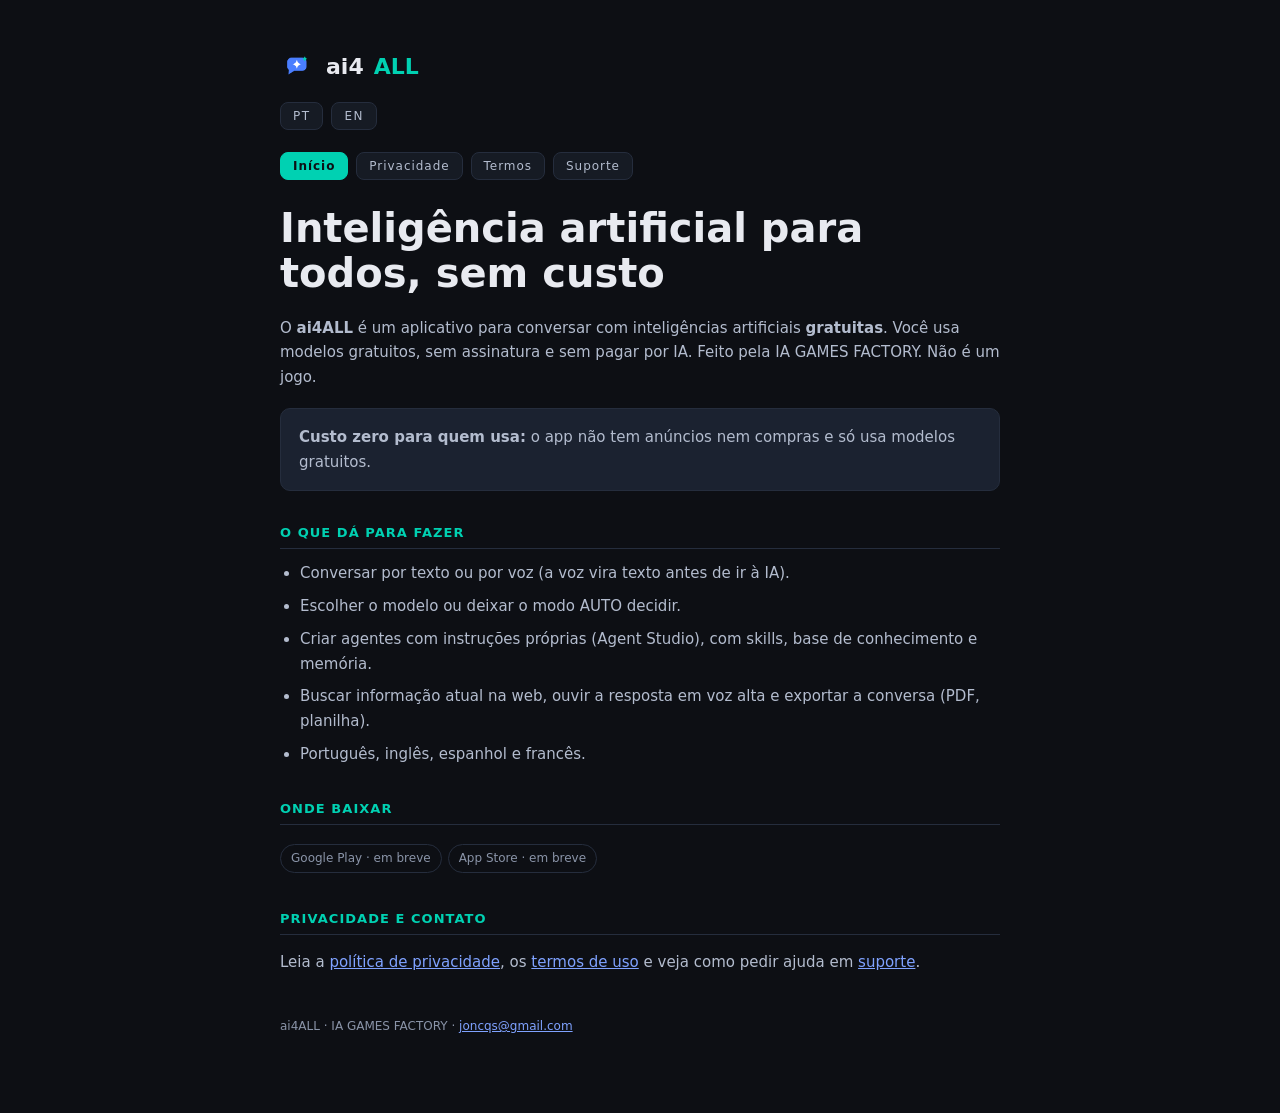
==== index.html @ a8b9c70f "Site do ai4ALL: inicio, privacidade, termos e suporte (pt-BR e EN)" ====
<!doctype html>
<html lang="pt-BR">
<head>
<meta charset="utf-8">
<meta name="viewport" content="width=device-width, initial-scale=1">
<title>ai4ALL — Início · Home</title>
<meta name="description" content="ai4ALL: aplicativo para conversar com inteligências artificiais gratuitas, sem gastar com IA paga. App for chatting with free AI models.">
<meta name="theme-color" content="#161B24">
<link rel="icon" href="favicon.png">
<style>:root{--bg:#0D0F14;--surface:#161B24;--surface2:#1B2230;--line:#252D3D;--ink:#E8EAF0;--soft:#B3BCCE;--muted:#8A94A8;--primary:#4A7EFF;--primaryHi:#7FA2FF;--teal:#00D1B2;--font:system-ui,-apple-system,"Segoe UI",Roboto,sans-serif}
*{box-sizing:border-box}
body{margin:0;background:var(--bg);color:var(--ink);font-family:var(--font)}
a{color:var(--primaryHi)}
.wrap{max-width:760px;margin:0 auto;padding:48px 20px 80px}
.eyebrow{font-size:11px;letter-spacing:.2em;color:var(--muted);text-transform:uppercase;margin:0 0 10px}
h1{font-size:clamp(28px,5vw,40px);line-height:1.12;margin:0 0 20px}
h2{font-size:13px;letter-spacing:.08em;text-transform:uppercase;color:var(--teal);margin:34px 0 12px;border-bottom:1px solid var(--line);padding-bottom:8px}
p,li{color:var(--soft);line-height:1.65;font-size:15px}
ul{padding-left:20px;margin:0}li{margin-bottom:8px}
.card{background:var(--surface2);border:1px solid var(--line);border-radius:10px;padding:16px 18px;margin:18px 0}
.card p{margin:0}
.nav{display:flex;flex-wrap:wrap;gap:8px;margin:0 0 26px}
.nav a{font-size:12px;letter-spacing:.08em;text-decoration:none;color:var(--soft);border:1px solid var(--line);padding:6px 12px;border-radius:8px;background:var(--surface)}
.nav a.on{color:var(--bg);background:var(--teal);border-color:var(--teal);font-weight:700}
.brand{display:flex;align-items:center;gap:10px;font-size:22px;font-weight:800;color:var(--ink);margin:0 0 18px}
.brand span{color:var(--teal)}.brand img{width:36px;height:36px;border-radius:9px}
.langnav{display:flex;gap:8px;margin:0 0 22px}
.langnav a{font-size:12px;letter-spacing:.12em;text-decoration:none;color:var(--soft);border:1px solid var(--line);padding:6px 12px;border-radius:8px;background:var(--surface)}
.lang{display:none}
.lang:target{display:block}
body:not(:has(.lang:target)) #pt{display:block}
.tablewrap{overflow-x:auto;margin:14px 0;border:1px solid var(--line);border-radius:10px;background:var(--surface)}
table{border-collapse:collapse;width:100%;min-width:560px}
th,td{text-align:left;vertical-align:top;padding:9px 11px;border-bottom:1px solid var(--line);font-size:13.5px;line-height:1.5;color:var(--soft)}
th{font-size:11px;letter-spacing:.08em;text-transform:uppercase;color:var(--muted);background:var(--surface2)}
td:first-child{color:var(--ink)}tr:last-child td{border-bottom:0}
.updated{font-size:12px;color:var(--muted)}
.badge{display:inline-block;font-size:12px;color:var(--muted);border:1px solid var(--line);border-radius:999px;padding:4px 10px;margin:4px 6px 4px 0}
footer{margin-top:44px;font-size:12px;color:var(--muted)}
</style>
</head>
<body>
<div class="wrap">
  <div class="brand"><img src="icon.png" alt="" width="36" height="36">ai4<span>ALL</span></div>
  <nav class="langnav" aria-label="Idioma / Language">
    <a href="#pt">PT</a>
    <a href="#en">EN</a>
  </nav>
<section id="pt" class="lang" lang="pt-BR">
<nav class="nav" aria-label="Menu"><a href="index.html#pt" class="on">Início</a><a href="privacy.html#pt">Privacidade</a><a href="terms.html#pt">Termos</a><a href="suporte.html#pt">Suporte</a></nav>
<h1>Inteligência artificial para todos, sem custo</h1>
<p>O <strong>ai4ALL</strong> é um aplicativo para conversar com inteligências artificiais <strong>gratuitas</strong>. Você usa
modelos gratuitos, sem assinatura e sem pagar por IA. Feito pela IA GAMES FACTORY. Não é um jogo.</p>
<div class="card"><p><strong>Custo zero para quem usa:</strong> o app não tem anúncios nem compras e só usa modelos gratuitos.</p></div>
<h2>O que dá para fazer</h2>
<ul>
<li>Conversar por texto ou por voz (a voz vira texto antes de ir à IA).</li>
<li>Escolher o modelo ou deixar o modo AUTO decidir.</li>
<li>Criar agentes com instruções próprias (Agent Studio), com skills, base de conhecimento e memória.</li>
<li>Buscar informação atual na web, ouvir a resposta em voz alta e exportar a conversa (PDF, planilha).</li>
<li>Português, inglês, espanhol e francês.</li>
</ul>
<h2>Onde baixar</h2>
<p><span class="badge">Google Play · em breve</span><span class="badge">App Store · em breve</span></p>
<h2>Privacidade e contato</h2>
<p>Leia a <a href="privacy.html#pt">política de privacidade</a>, os <a href="terms.html#pt">termos de uso</a> e veja como pedir ajuda em <a href="suporte.html#pt">suporte</a>.</p>
</section>
<section id="en" class="lang" lang="en">
<nav class="nav" aria-label="Menu"><a href="index.html#en" class="on">Home</a><a href="privacy.html#en">Privacy</a><a href="terms.html#en">Terms</a><a href="suporte.html#en">Support</a></nav>
<h1>Artificial intelligence for everyone, at no cost</h1>
<p><strong>ai4ALL</strong> is an app for chatting with <strong>free</strong> artificial intelligence models. No subscription and
nothing to pay for AI. Made by IA GAMES FACTORY. It is not a game.</p>
<div class="card"><p><strong>Free for users:</strong> the app has no ads and no purchases, and it only uses free models.</p></div>
<h2>What you can do</h2>
<ul>
<li>Chat by text or voice (voice is turned into text before it goes to the AI).</li>
<li>Pick a model or let AUTO mode choose.</li>
<li>Create agents with your own instructions (Agent Studio), with skills, a knowledge base and memory.</li>
<li>Search the web for current information, listen to answers aloud and export the conversation (PDF, spreadsheet).</li>
<li>Portuguese, English, Spanish and French.</li>
</ul>
<h2>Where to get it</h2>
<p><span class="badge">Google Play · coming soon</span><span class="badge">App Store · coming soon</span></p>
<h2>Privacy and contact</h2>
<p>Read the <a href="privacy.html#en">privacy policy</a>, the <a href="terms.html#en">terms of use</a> and see how to get help on <a href="suporte.html#en">support</a>.</p>
</section>
<footer>ai4ALL · IA GAMES FACTORY · <a href="mailto:joncqs@gmail.com">joncqs@gmail.com</a></footer>
</div>
</body>
</html>
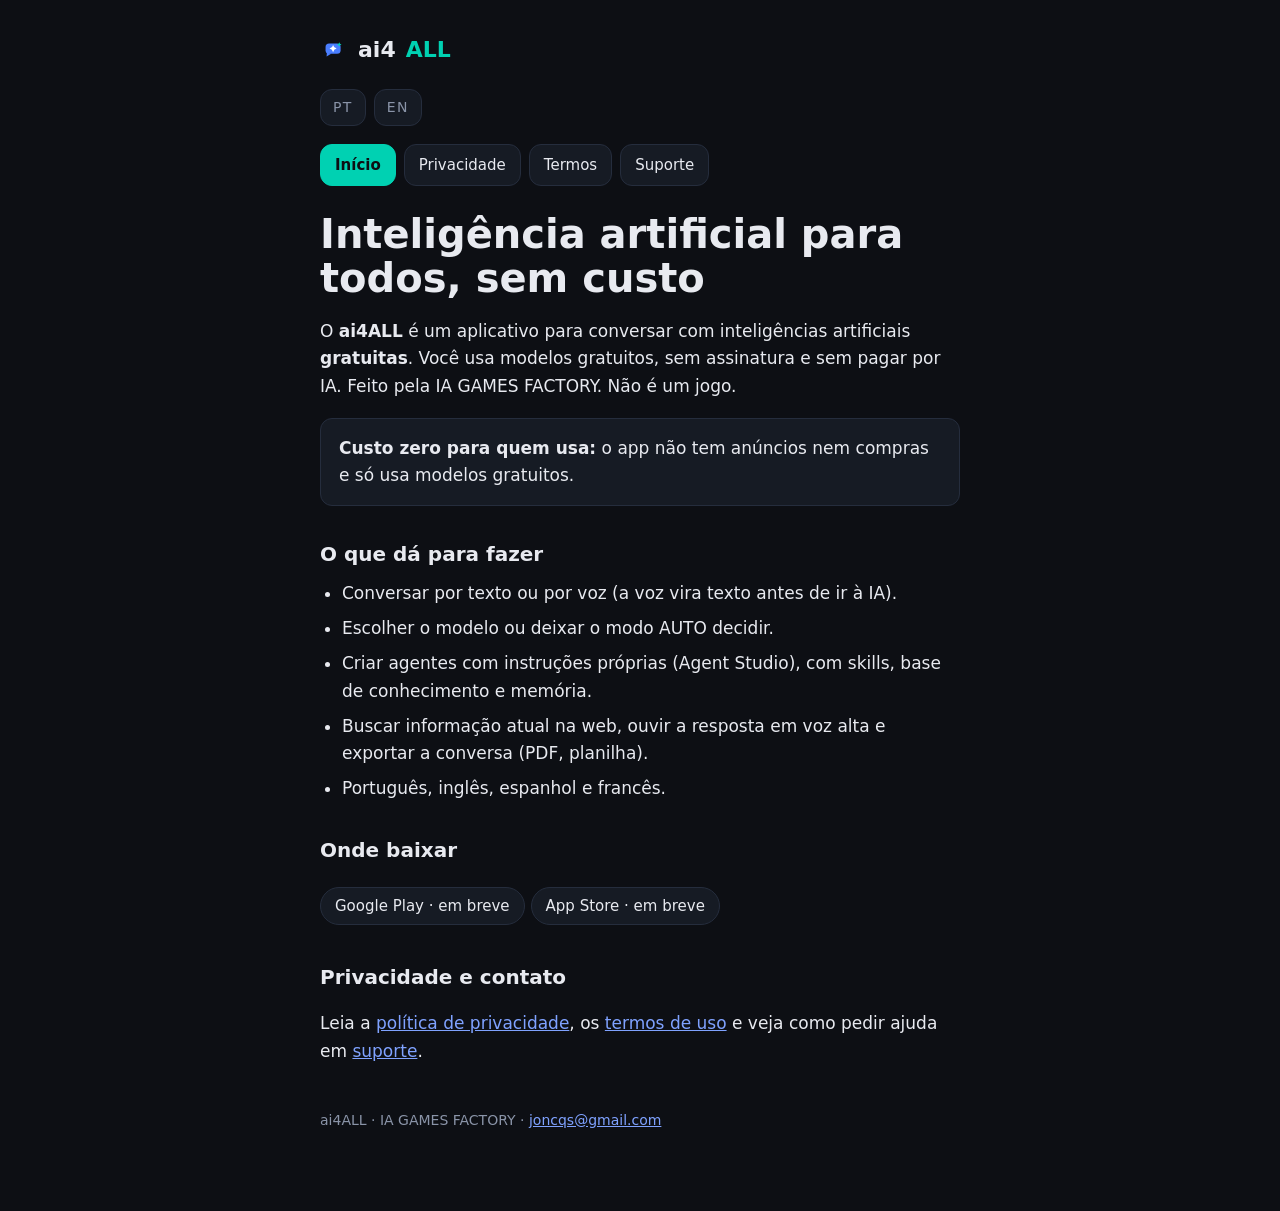
==== commit 7d28e1ae: "Identidade visual do ai4ALL no site (tokens e icone do Designer)" ====
--- a/index.html
+++ b/index.html
@@ -6,42 +6,44 @@
 <title>ai4ALL — Início · Home</title>
 <meta name="description" content="ai4ALL: aplicativo para conversar com inteligências artificiais gratuitas, sem gastar com IA paga. App for chatting with free AI models.">
 <meta name="theme-color" content="#161B24">
-<link rel="icon" href="favicon.png">
-<style>:root{--bg:#0D0F14;--surface:#161B24;--surface2:#1B2230;--line:#252D3D;--ink:#E8EAF0;--soft:#B3BCCE;--muted:#8A94A8;--primary:#4A7EFF;--primaryHi:#7FA2FF;--teal:#00D1B2;--font:system-ui,-apple-system,"Segoe UI",Roboto,sans-serif}
+<link rel="icon" type="image/svg+xml" href="icon.svg">
+<link rel="alternate icon" href="favicon.png">
+<style>:root{--bg:#0D0F14;--surface:#161B24;--surface2:#1E2533;--border:#252D3D;--primary:#4A7EFF;--accent:#00D1B2;--text:#E8EAF0;--text-sub:#8A94A8;--link:#7FA2FF;--on-primary:#FFFFFF;--radius:12px;--radius-lg:20px;--font:system-ui,-apple-system,"Segoe UI",Roboto,"Helvetica Neue",Arial,sans-serif}
 *{box-sizing:border-box}
-body{margin:0;background:var(--bg);color:var(--ink);font-family:var(--font)}
-a{color:var(--primaryHi)}
-.wrap{max-width:760px;margin:0 auto;padding:48px 20px 80px}
-.eyebrow{font-size:11px;letter-spacing:.2em;color:var(--muted);text-transform:uppercase;margin:0 0 10px}
-h1{font-size:clamp(28px,5vw,40px);line-height:1.12;margin:0 0 20px}
-h2{font-size:13px;letter-spacing:.08em;text-transform:uppercase;color:var(--teal);margin:34px 0 12px;border-bottom:1px solid var(--line);padding-bottom:8px}
-p,li{color:var(--soft);line-height:1.65;font-size:15px}
-ul{padding-left:20px;margin:0}li{margin-bottom:8px}
-.card{background:var(--surface2);border:1px solid var(--line);border-radius:10px;padding:16px 18px;margin:18px 0}
+body{margin:0;background:var(--bg);color:var(--text);font-family:var(--font);font-size:17px;line-height:1.6}
+a{color:var(--link);text-decoration:underline}
+a:focus-visible{outline:2px solid var(--accent);outline-offset:2px}
+.wrap{max-width:680px;margin:0 auto;padding:32px 20px 80px}
+.brand{display:flex;align-items:center;gap:10px;font-size:22px;font-weight:800;color:var(--text);margin:0 0 22px}
+.brand span{color:var(--accent)}.brand img{width:28px;height:28px}
+h1{font-size:40px;line-height:1.12;margin:0 0 14px}
+@media(max-width:600px){h1{font-size:28px}}
+h2{font-size:20px;color:var(--text);margin:32px 0 10px}
+p,li{color:var(--text);line-height:1.6;font-size:17px}
+ul{padding-left:22px;margin:0}li{margin-bottom:8px}
+.card{background:var(--surface);border:1px solid var(--border);border-radius:var(--radius);padding:16px 18px;margin:18px 0}
 .card p{margin:0}
 .nav{display:flex;flex-wrap:wrap;gap:8px;margin:0 0 26px}
-.nav a{font-size:12px;letter-spacing:.08em;text-decoration:none;color:var(--soft);border:1px solid var(--line);padding:6px 12px;border-radius:8px;background:var(--surface)}
-.nav a.on{color:var(--bg);background:var(--teal);border-color:var(--teal);font-weight:700}
-.brand{display:flex;align-items:center;gap:10px;font-size:22px;font-weight:800;color:var(--ink);margin:0 0 18px}
-.brand span{color:var(--teal)}.brand img{width:36px;height:36px;border-radius:9px}
-.langnav{display:flex;gap:8px;margin:0 0 22px}
-.langnav a{font-size:12px;letter-spacing:.12em;text-decoration:none;color:var(--soft);border:1px solid var(--line);padding:6px 12px;border-radius:8px;background:var(--surface)}
+.nav a{font-size:15px;text-decoration:none;color:var(--text);border:1px solid var(--border);padding:8px 14px;border-radius:var(--radius);background:var(--surface);min-height:40px}
+.nav a.on{color:#0D0F14;background:var(--accent);border-color:var(--accent);font-weight:700}
+.langnav{display:flex;gap:8px;margin:0 0 18px}
+.langnav a{font-size:14px;letter-spacing:.1em;text-decoration:none;color:var(--text-sub);border:1px solid var(--border);padding:6px 12px;border-radius:var(--radius);background:var(--surface)}
 .lang{display:none}
 .lang:target{display:block}
 body:not(:has(.lang:target)) #pt{display:block}
-.tablewrap{overflow-x:auto;margin:14px 0;border:1px solid var(--line);border-radius:10px;background:var(--surface)}
+.tablewrap{overflow-x:auto;margin:14px 0;border:1px solid var(--border);border-radius:var(--radius);background:var(--surface)}
 table{border-collapse:collapse;width:100%;min-width:560px}
-th,td{text-align:left;vertical-align:top;padding:9px 11px;border-bottom:1px solid var(--line);font-size:13.5px;line-height:1.5;color:var(--soft)}
-th{font-size:11px;letter-spacing:.08em;text-transform:uppercase;color:var(--muted);background:var(--surface2)}
-td:first-child{color:var(--ink)}tr:last-child td{border-bottom:0}
-.updated{font-size:12px;color:var(--muted)}
-.badge{display:inline-block;font-size:12px;color:var(--muted);border:1px solid var(--line);border-radius:999px;padding:4px 10px;margin:4px 6px 4px 0}
-footer{margin-top:44px;font-size:12px;color:var(--muted)}
+th,td{text-align:left;vertical-align:top;padding:10px 12px;border-bottom:1px solid var(--border);font-size:15px;line-height:1.5;color:var(--text)}
+th{font-size:13px;color:var(--text-sub);background:var(--surface2)}
+tr:last-child td{border-bottom:0}
+.updated{font-size:15px;color:var(--text-sub)}
+.badge{display:inline-block;font-size:15px;color:var(--text);border:1px solid var(--border);background:var(--surface);border-radius:999px;padding:6px 14px;margin:4px 6px 4px 0}
+footer{margin-top:44px;font-size:14px;color:var(--text-sub)}
 </style>
 </head>
 <body>
 <div class="wrap">
-  <div class="brand"><img src="icon.png" alt="" width="36" height="36">ai4<span>ALL</span></div>
+  <div class="brand"><img src="icon.svg" alt="" width="28" height="28">ai4<span>ALL</span></div>
   <nav class="langnav" aria-label="Idioma / Language">
     <a href="#pt">PT</a>
     <a href="#en">EN</a>
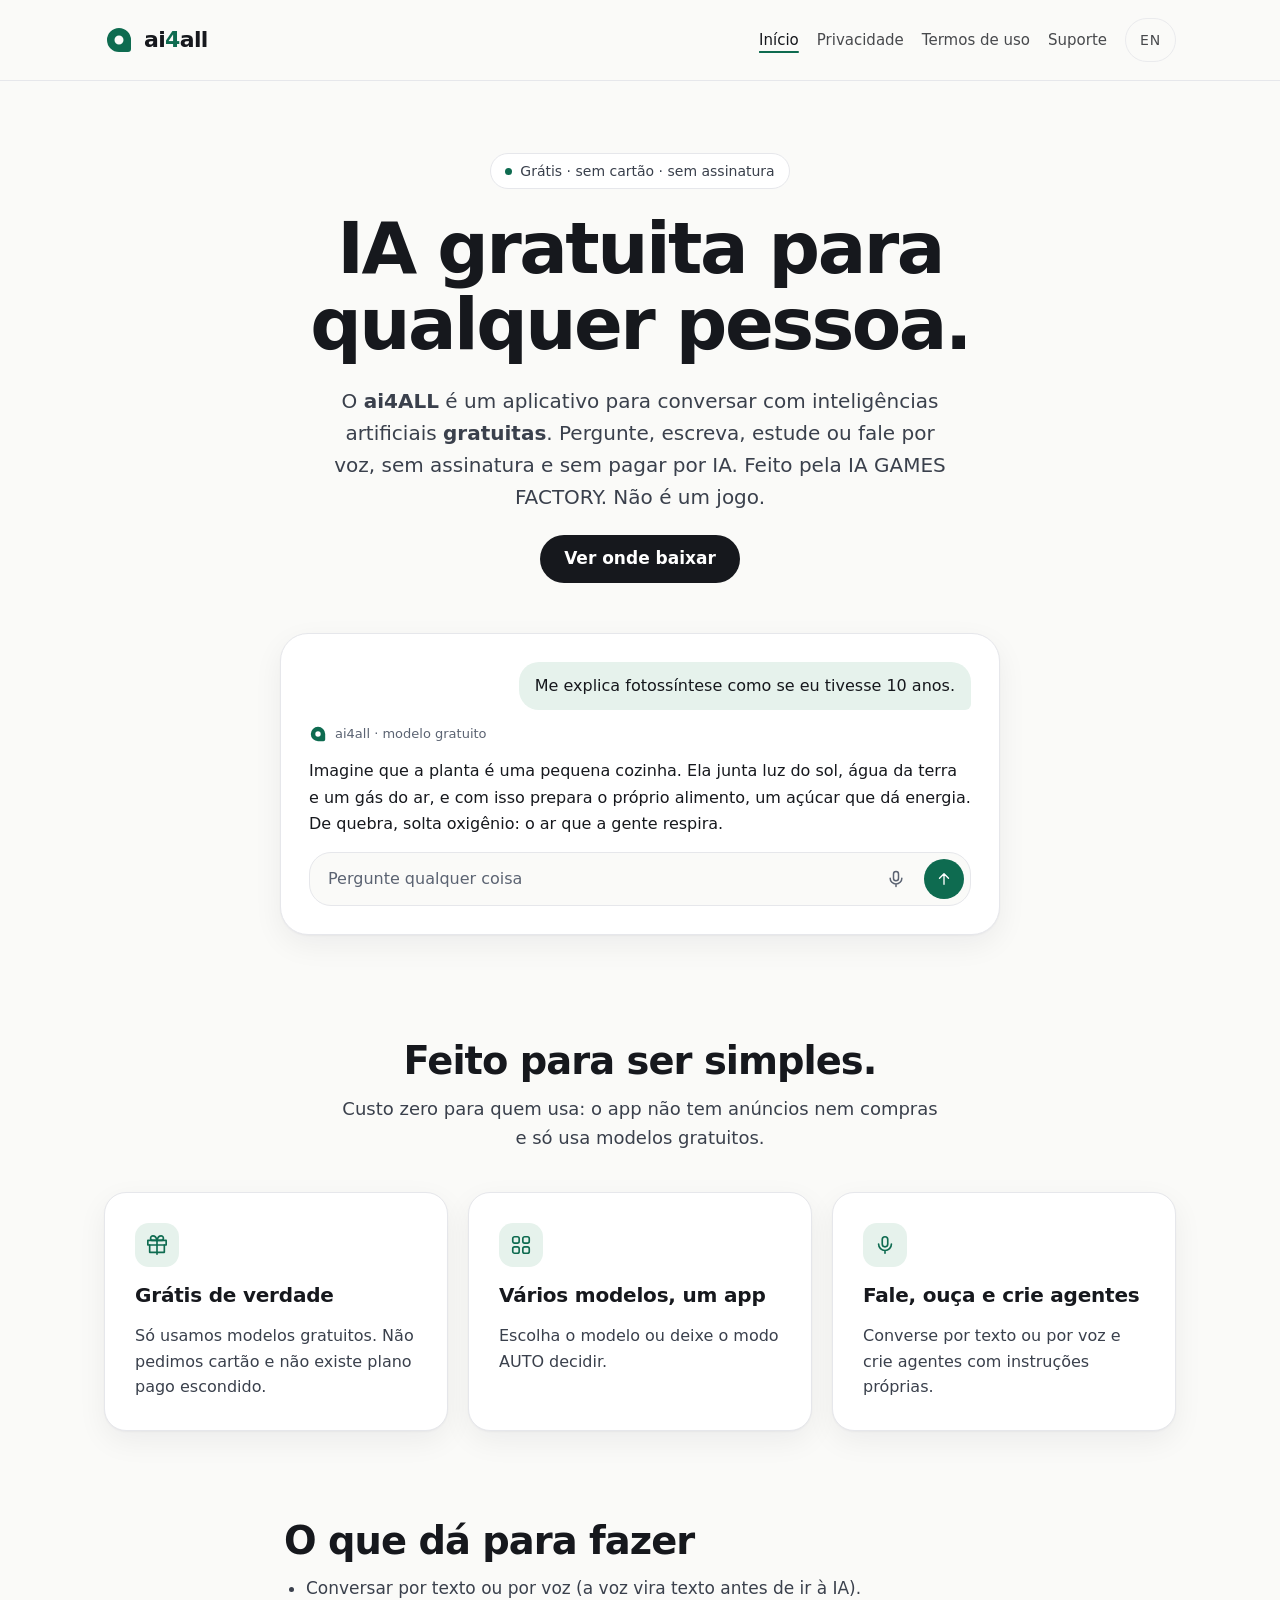
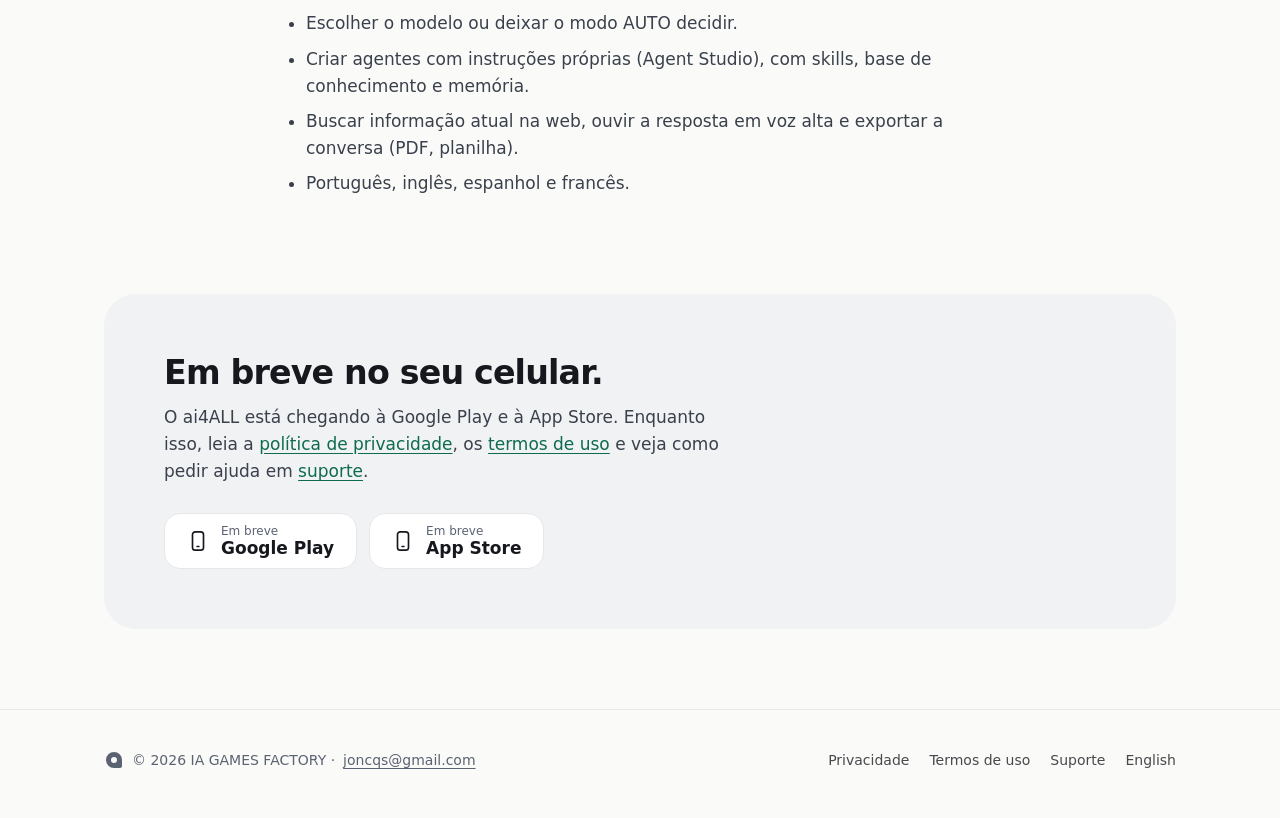
==== commit e5a41bab: "Site no padrao novo verde selva, pt-BR e EN (AI4ALL #31)" ====
--- a/index.html
+++ b/index.html
@@ -3,90 +3,58 @@
 <head>
 <meta charset="utf-8">
 <meta name="viewport" content="width=device-width, initial-scale=1">
-<title>ai4ALL — Início · Home</title>
-<meta name="description" content="ai4ALL: aplicativo para conversar com inteligências artificiais gratuitas, sem gastar com IA paga. App for chatting with free AI models.">
-<meta name="theme-color" content="#161B24">
+<title>ai4ALL — IA gratuita para qualquer pessoa</title>
+<meta name="description" content="ai4ALL: aplicativo para conversar com inteligências artificiais gratuitas, sem gastar com IA paga.">
+<meta name="color-scheme" content="light dark">
+<meta name="theme-color" content="#FAFAF8" media="(prefers-color-scheme: light)">
+<meta name="theme-color" content="#0D0F14" media="(prefers-color-scheme: dark)">
 <link rel="icon" type="image/svg+xml" href="icon.svg">
-<link rel="alternate icon" href="favicon.png">
-<style>:root{--bg:#0D0F14;--surface:#161B24;--surface2:#1E2533;--border:#252D3D;--primary:#4A7EFF;--accent:#00D1B2;--text:#E8EAF0;--text-sub:#8A94A8;--link:#7FA2FF;--on-primary:#FFFFFF;--radius:12px;--radius-lg:20px;--font:system-ui,-apple-system,"Segoe UI",Roboto,"Helvetica Neue",Arial,sans-serif}
-*{box-sizing:border-box}
-body{margin:0;background:var(--bg);color:var(--text);font-family:var(--font);font-size:17px;line-height:1.6}
-a{color:var(--link);text-decoration:underline}
-a:focus-visible{outline:2px solid var(--accent);outline-offset:2px}
-.wrap{max-width:680px;margin:0 auto;padding:32px 20px 80px}
-.brand{display:flex;align-items:center;gap:10px;font-size:22px;font-weight:800;color:var(--text);margin:0 0 22px}
-.brand span{color:var(--accent)}.brand img{width:28px;height:28px}
-h1{font-size:40px;line-height:1.12;margin:0 0 14px}
-@media(max-width:600px){h1{font-size:28px}}
-h2{font-size:20px;color:var(--text);margin:32px 0 10px}
-p,li{color:var(--text);line-height:1.6;font-size:17px}
-ul{padding-left:22px;margin:0}li{margin-bottom:8px}
-.card{background:var(--surface);border:1px solid var(--border);border-radius:var(--radius);padding:16px 18px;margin:18px 0}
-.card p{margin:0}
-.nav{display:flex;flex-wrap:wrap;gap:8px;margin:0 0 26px}
-.nav a{font-size:15px;text-decoration:none;color:var(--text);border:1px solid var(--border);padding:8px 14px;border-radius:var(--radius);background:var(--surface);min-height:40px}
-.nav a.on{color:#0D0F14;background:var(--accent);border-color:var(--accent);font-weight:700}
-.langnav{display:flex;gap:8px;margin:0 0 18px}
-.langnav a{font-size:14px;letter-spacing:.1em;text-decoration:none;color:var(--text-sub);border:1px solid var(--border);padding:6px 12px;border-radius:var(--radius);background:var(--surface)}
-.lang{display:none}
-.lang:target{display:block}
-body:not(:has(.lang:target)) #pt{display:block}
-.tablewrap{overflow-x:auto;margin:14px 0;border:1px solid var(--border);border-radius:var(--radius);background:var(--surface)}
-table{border-collapse:collapse;width:100%;min-width:560px}
-th,td{text-align:left;vertical-align:top;padding:10px 12px;border-bottom:1px solid var(--border);font-size:15px;line-height:1.5;color:var(--text)}
-th{font-size:13px;color:var(--text-sub);background:var(--surface2)}
-tr:last-child td{border-bottom:0}
-.updated{font-size:15px;color:var(--text-sub)}
-.badge{display:inline-block;font-size:15px;color:var(--text);border:1px solid var(--border);background:var(--surface);border-radius:999px;padding:6px 14px;margin:4px 6px 4px 0}
-footer{margin-top:44px;font-size:14px;color:var(--text-sub)}
-</style>
+<link rel="alternate icon" type="image/png" href="favicon.png">
+<link rel="alternate" hreflang="en" href="en/index.html">
+<link rel="stylesheet" href="site.css">
 </head>
 <body>
-<div class="wrap">
-  <div class="brand"><img src="icon.svg" alt="" width="28" height="28">ai4<span>ALL</span></div>
-  <nav class="langnav" aria-label="Idioma / Language">
-    <a href="#pt">PT</a>
-    <a href="#en">EN</a>
-  </nav>
-<section id="pt" class="lang" lang="pt-BR">
-<nav class="nav" aria-label="Menu"><a href="index.html#pt" class="on">Início</a><a href="privacy.html#pt">Privacidade</a><a href="terms.html#pt">Termos</a><a href="suporte.html#pt">Suporte</a></nav>
-<h1>Inteligência artificial para todos, sem custo</h1>
-<p>O <strong>ai4ALL</strong> é um aplicativo para conversar com inteligências artificiais <strong>gratuitas</strong>. Você usa
-modelos gratuitos, sem assinatura e sem pagar por IA. Feito pela IA GAMES FACTORY. Não é um jogo.</p>
-<div class="card"><p><strong>Custo zero para quem usa:</strong> o app não tem anúncios nem compras e só usa modelos gratuitos.</p></div>
-<h2>O que dá para fazer</h2>
-<ul>
-<li>Conversar por texto ou por voz (a voz vira texto antes de ir à IA).</li>
-<li>Escolher o modelo ou deixar o modo AUTO decidir.</li>
-<li>Criar agentes com instruções próprias (Agent Studio), com skills, base de conhecimento e memória.</li>
-<li>Buscar informação atual na web, ouvir a resposta em voz alta e exportar a conversa (PDF, planilha).</li>
-<li>Português, inglês, espanhol e francês.</li>
-</ul>
-<h2>Onde baixar</h2>
-<p><span class="badge">Google Play · em breve</span><span class="badge">App Store · em breve</span></p>
-<h2>Privacidade e contato</h2>
-<p>Leia a <a href="privacy.html#pt">política de privacidade</a>, os <a href="terms.html#pt">termos de uso</a> e veja como pedir ajuda em <a href="suporte.html#pt">suporte</a>.</p>
+<a class="skip" href="#conteudo">Pular para o conteúdo</a>
+<header class="top">
+  <div class="bar">
+    <a class="brand" href="index.html"><svg class="mark" width="30" height="30" viewBox="0 0 100 100" aria-hidden="true"><path fill="currentColor" fill-rule="evenodd" d="M50 10A40 40 0 0 0 50 90H80Q90 90 90 80V50A40 40 0 0 0 50 10ZM50 35A15 15 0 1 0 50 65A15 15 0 1 0 50 35Z"/></svg><span>ai<b>4</b>all</span></a>
+    <nav class="menu" aria-label="Principal"><a href="index.html" aria-current="page">Início</a><a href="privacy.html">Privacidade</a><a href="terms.html">Termos de uso</a><a href="suporte.html">Suporte</a><a class="lang" href="en/index.html" hreflang="en" lang="en" aria-label="English">EN</a></nav>
+  </div>
+</header>
+<main id="conteudo">
+<section class="hero">
+  <span class="badge"><span class="dot"></span>Grátis · sem cartão · sem assinatura</span>
+  <h1>IA gratuita para qualquer pessoa.</h1>
+  <p class="lead">O <strong>ai4ALL</strong> é um aplicativo para conversar com inteligências artificiais <strong>gratuitas</strong>. Pergunte, escreva, estude ou fale por voz, sem assinatura e sem pagar por IA. Feito pela IA GAMES FACTORY. Não é um jogo.</p>
+  <a class="cta" href="#lojas">Ver onde baixar</a>
+  <figure class="demo card" aria-label="Exemplo de conversa">
+    <p class="bubble">Me explica fotossíntese como se eu tivesse 10 anos.</p>
+    <p class="who"><svg class="mark" width="18" height="18" viewBox="0 0 100 100" aria-hidden="true"><path fill="currentColor" fill-rule="evenodd" d="M50 10A40 40 0 0 0 50 90H80Q90 90 90 80V50A40 40 0 0 0 50 10ZM50 35A15 15 0 1 0 50 65A15 15 0 1 0 50 35Z"/></svg>ai4all · modelo gratuito</p>
+    <p class="answer">Imagine que a planta é uma pequena cozinha. Ela junta luz do sol, água da terra e um gás do ar, e com isso prepara o próprio alimento, um açúcar que dá energia. De quebra, solta oxigênio: o ar que a gente respira.</p>
+    <div class="field" aria-hidden="true"><span>Pergunte qualquer coisa</span><span class="ico"><svg width="20" height="20" viewBox="0 0 24 24" fill="none" stroke="currentColor" stroke-width="1.8" stroke-linecap="round" stroke-linejoin="round" aria-hidden="true"><rect x="9" y="3" width="6" height="11" rx="3"/><path d="M5 11a7 7 0 0 0 14 0M12 18v3"/></svg></span><span class="send"><svg width="18" height="18" viewBox="0 0 24 24" fill="none" stroke="currentColor" stroke-width="1.8" stroke-linecap="round" stroke-linejoin="round" aria-hidden="true"><path d="M12 19V5M6 11l6-6 6 6"/></svg></span></div>
+  </figure>
 </section>
-<section id="en" class="lang" lang="en">
-<nav class="nav" aria-label="Menu"><a href="index.html#en" class="on">Home</a><a href="privacy.html#en">Privacy</a><a href="terms.html#en">Terms</a><a href="suporte.html#en">Support</a></nav>
-<h1>Artificial intelligence for everyone, at no cost</h1>
-<p><strong>ai4ALL</strong> is an app for chatting with <strong>free</strong> artificial intelligence models. No subscription and
-nothing to pay for AI. Made by IA GAMES FACTORY. It is not a game.</p>
-<div class="card"><p><strong>Free for users:</strong> the app has no ads and no purchases, and it only uses free models.</p></div>
-<h2>What you can do</h2>
-<ul>
-<li>Chat by text or voice (voice is turned into text before it goes to the AI).</li>
-<li>Pick a model or let AUTO mode choose.</li>
-<li>Create agents with your own instructions (Agent Studio), with skills, a knowledge base and memory.</li>
-<li>Search the web for current information, listen to answers aloud and export the conversation (PDF, spreadsheet).</li>
-<li>Portuguese, English, Spanish and French.</li>
-</ul>
-<h2>Where to get it</h2>
-<p><span class="badge">Google Play · coming soon</span><span class="badge">App Store · coming soon</span></p>
-<h2>Privacy and contact</h2>
-<p>Read the <a href="privacy.html#en">privacy policy</a>, the <a href="terms.html#en">terms of use</a> and see how to get help on <a href="suporte.html#en">support</a>.</p>
+<section class="section">
+  <h2 class="center">Feito para ser simples.</h2>
+  <p class="center sub">Custo zero para quem usa: o app não tem anúncios nem compras e só usa modelos gratuitos.</p>
+  <div class="cards"><article class="card feat"><span class="chip-ic"><svg width="22" height="22" viewBox="0 0 24 24" fill="none" stroke="currentColor" stroke-width="1.8" stroke-linecap="round" stroke-linejoin="round" aria-hidden="true"><path d="M20 12v8H4v-8"/><path d="M2 7h20v5H2z"/><path d="M12 22V7"/><path d="M12 7H7.5a2.5 2.5 0 0 1 0-5C11 2 12 7 12 7Z"/><path d="M12 7h4.5a2.5 2.5 0 0 0 0-5C13 2 12 7 12 7Z"/></svg></span><h3>Grátis de verdade</h3><p>Só usamos modelos gratuitos. Não pedimos cartão e não existe plano pago escondido.</p></article><article class="card feat"><span class="chip-ic"><svg width="22" height="22" viewBox="0 0 24 24" fill="none" stroke="currentColor" stroke-width="1.8" stroke-linecap="round" stroke-linejoin="round" aria-hidden="true"><rect x="3" y="3" width="7" height="7" rx="2"/><rect x="14" y="3" width="7" height="7" rx="2"/><rect x="3" y="14" width="7" height="7" rx="2"/><rect x="14" y="14" width="7" height="7" rx="2"/></svg></span><h3>Vários modelos, um app</h3><p>Escolha o modelo ou deixe o modo AUTO decidir.</p></article><article class="card feat"><span class="chip-ic"><svg width="22" height="22" viewBox="0 0 24 24" fill="none" stroke="currentColor" stroke-width="1.8" stroke-linecap="round" stroke-linejoin="round" aria-hidden="true"><rect x="9" y="3" width="6" height="11" rx="3"/><path d="M5 11a7 7 0 0 0 14 0M12 18v3"/></svg></span><h3>Fale, ouça e crie agentes</h3><p>Converse por texto ou por voz e crie agentes com instruções próprias.</p></article></div>
 </section>
-<footer>ai4ALL · IA GAMES FACTORY · <a href="mailto:joncqs@gmail.com">joncqs@gmail.com</a></footer>
-</div>
+<section class="section narrow">
+  <h2>O que dá para fazer</h2>
+  <ul class="list"><li>Conversar por texto ou por voz (a voz vira texto antes de ir à IA).</li><li>Escolher o modelo ou deixar o modo AUTO decidir.</li><li>Criar agentes com instruções próprias (Agent Studio), com skills, base de conhecimento e memória.</li><li>Buscar informação atual na web, ouvir a resposta em voz alta e exportar a conversa (PDF, planilha).</li><li>Português, inglês, espanhol e francês.</li></ul>
+</section>
+<section class="section" id="lojas">
+  <div class="band">
+    <div><h2>Em breve no seu celular.</h2><p>O ai4ALL está chegando à Google Play e à App Store. Enquanto isso, leia a <a href="privacy.html">política de privacidade</a>, os <a href="terms.html">termos de uso</a> e veja como pedir ajuda em <a href="suporte.html">suporte</a>.</p></div>
+    <div class="stores"><span class="store"><svg width="22" height="22" viewBox="0 0 24 24" fill="none" stroke="currentColor" stroke-width="1.8" stroke-linecap="round" stroke-linejoin="round" aria-hidden="true"><rect x="6" y="2" width="12" height="20" rx="3"/><path d="M11 18h2"/></svg><span><small>Em breve</small>Google Play</span></span><span class="store"><svg width="22" height="22" viewBox="0 0 24 24" fill="none" stroke="currentColor" stroke-width="1.8" stroke-linecap="round" stroke-linejoin="round" aria-hidden="true"><rect x="6" y="2" width="12" height="20" rx="3"/><path d="M11 18h2"/></svg><span><small>Em breve</small>App Store</span></span></div>
+  </div>
+</section>
+</main>
+<footer class="foot">
+  <div class="bar">
+    <span class="foot-brand"><svg class="mark" width="20" height="20" viewBox="0 0 100 100" aria-hidden="true"><path fill="currentColor" fill-rule="evenodd" d="M50 10A40 40 0 0 0 50 90H80Q90 90 90 80V50A40 40 0 0 0 50 10ZM50 35A15 15 0 1 0 50 65A15 15 0 1 0 50 35Z"/></svg>© 2026 IA GAMES FACTORY · <a href="mailto:joncqs@gmail.com">joncqs@gmail.com</a></span>
+    <nav aria-label="Rodapé"><a href="privacy.html">Privacidade</a><a href="terms.html">Termos de uso</a><a href="suporte.html">Suporte</a><a href="en/index.html" hreflang="en" lang="en">English</a></nav>
+  </div>
+</footer>
 </body>
 </html>
--- a/site.css
+++ b/site.css
@@ -0,0 +1,112 @@
+/* AI4ALL site · identidade v3 Selva (issue #31). Claro por padrão, escuro pelo sistema. Só fontes do sistema, sem JS. */
+:root{
+  --bg:#FAFAF8; --surface:#FFFFFF; --surface2:#F1F2F4; --border:#E6E7EB;
+  --text:#16181D; --text-body:#3A404C; --text-sub:#5B6372;
+  --brand:#0F5C45; --primary:#0E6B50; --link:#0E6B50; --accent:#0E6B50; --tint:#E6F2EC; --user-bubble:#E6F2EC;
+  --send:#0E6B50; --on-solid:#FFFFFF; --focus:#13805C;
+  --cta-bg:#16181D; --cta-text:#FFFFFF;
+  --shadow:0 1px 2px rgba(16,24,40,.04),0 10px 30px rgba(16,24,40,.06);
+  --r-field:12px; --r-card:22px; --r-panel:28px; --r-pill:999px;
+  --font:system-ui,-apple-system,"Segoe UI",Roboto,"Helvetica Neue",Arial,sans-serif;
+  color-scheme:light dark;
+}
+@media (prefers-color-scheme: dark){
+  :root{
+    --bg:#0D0F14; --surface:#161B24; --surface2:#131821; --border:#252D3D;
+    --text:#E8EAF0; --text-body:#A9B1C2; --text-sub:#8A94A8;
+    --primary:#13805C; --link:#5FD4A4; --accent:#5FD4A4; --tint:#13291F; --user-bubble:#13291F; --send:#13805C;
+    --cta-bg:#E8EAF0; --cta-text:#0D0F14; --shadow:none;
+  }
+}
+*{box-sizing:border-box}
+html{-webkit-text-size-adjust:100%}
+body{margin:0;background:var(--bg);color:var(--text);font-family:var(--font);font-size:17px;line-height:1.6;-webkit-font-smoothing:antialiased}
+a{color:var(--link);text-underline-offset:3px}
+:focus-visible{outline:2px solid var(--focus);outline-offset:3px;border-radius:6px}
+.skip{position:absolute;left:-9999px;top:8px;background:var(--surface);color:var(--text);padding:10px 14px;border-radius:var(--r-field)}
+.skip:focus{left:12px;z-index:9}
+.bar{max-width:1120px;margin:0 auto;padding:18px 24px;display:flex;align-items:center;justify-content:space-between;gap:12px 24px;flex-wrap:wrap}
+.top{border-bottom:1px solid var(--border)}
+.brand{display:flex;align-items:center;gap:10px;color:var(--text);text-decoration:none;font-size:22px;font-weight:600;letter-spacing:-.03em}
+.brand .mark{color:var(--primary)}
+.brand b{font-weight:600;color:var(--primary)}
+.menu{display:flex;align-items:center;flex-wrap:wrap;gap:4px 18px;font-size:15px}
+.menu a,.foot nav a{color:var(--text);text-decoration:none;opacity:.78;min-height:44px;display:inline-flex;align-items:center}
+.menu a:hover,.foot nav a:hover,.menu a[aria-current],.foot nav a[aria-current]{opacity:1}
+.menu a[aria-current]{text-decoration:underline;text-decoration-color:var(--primary);text-decoration-thickness:2px;text-underline-offset:6px}
+.menu .lang{border:1px solid var(--border);border-radius:var(--r-pill);padding:0 14px;letter-spacing:.06em;font-size:14px}
+main{display:block}
+.hero{max-width:1120px;margin:0 auto;padding:72px 24px 40px;display:flex;flex-direction:column;align-items:center;text-align:center;gap:22px}
+.badge{display:inline-flex;align-items:center;gap:8px;padding:6px 14px;border-radius:var(--r-pill);border:1px solid var(--border);background:var(--surface);font-size:14px;color:var(--text-body)}
+.dot{width:7px;height:7px;border-radius:50%;background:var(--accent)}
+h1{margin:0;font-size:clamp(36px,6.2vw,72px);line-height:1.05;font-weight:600;letter-spacing:-.035em;max-width:820px}
+.lead{margin:0;max-width:620px;font-size:clamp(17px,1.6vw,20px);color:var(--text-body)}
+.cta{display:inline-flex;align-items:center;justify-content:center;min-height:48px;padding:0 24px;border-radius:var(--r-pill);background:var(--cta-bg);color:var(--cta-text);font-weight:600;text-decoration:none}
+.cta:hover{opacity:.9}
+.card{background:var(--surface);border:1px solid var(--border);border-radius:var(--r-card);box-shadow:var(--shadow)}
+.demo{width:100%;max-width:720px;margin:28px 0 0;padding:28px;text-align:left;display:flex;flex-direction:column;gap:14px;border-radius:var(--r-panel)}
+.demo p{margin:0}
+.bubble{align-self:flex-end;max-width:85%;background:var(--user-bubble);border-radius:20px 20px 6px 20px;padding:12px 16px;font-size:16px;line-height:1.5}
+.who{display:flex;align-items:center;gap:8px;font-size:13px;color:var(--text-sub)}
+.who .mark{color:var(--primary)}
+.answer{font-size:16px;line-height:1.65}
+.field{display:flex;align-items:center;gap:8px;border:1px solid var(--border);background:var(--bg);border-radius:var(--r-card);padding:6px 6px 6px 18px;color:var(--text-sub);font-size:16px}
+.field span:first-child{flex:1}
+.ico,.send{width:40px;height:40px;border-radius:50%;display:flex;align-items:center;justify-content:center}
+.send{background:var(--send);color:var(--on-solid)}
+.section{max-width:1120px;margin:0 auto;padding:64px 24px 24px}
+.section.narrow{max-width:760px}
+h2{margin:0 0 12px;font-size:clamp(26px,3vw,40px);line-height:1.15;font-weight:600;letter-spacing:-.025em}
+.center{text-align:center}
+.sub{max-width:600px;margin:0 auto 40px;color:var(--text-body);font-size:18px}
+.cards{display:grid;grid-template-columns:repeat(auto-fit,minmax(240px,1fr));gap:20px}
+.feat{padding:30px;display:flex;flex-direction:column;gap:12px}
+.feat h3{margin:0;font-size:20px;font-weight:600;letter-spacing:-.01em}
+.feat p{margin:0;color:var(--text-body);font-size:16px}
+.chip-ic{width:44px;height:44px;flex-shrink:0;border-radius:14px;background:var(--tint);color:var(--link);display:flex;align-items:center;justify-content:center}
+.list{margin:0;padding-left:22px;color:var(--text-body)}
+.list li{margin-bottom:8px}
+.band{background:var(--surface2);border-radius:32px;padding:clamp(28px,5vw,60px);display:flex;align-items:center;justify-content:space-between;gap:28px;flex-wrap:wrap;margin-bottom:56px}
+.band>div:first-child{max-width:560px}
+.band h2{font-size:clamp(24px,2.6vw,34px)}
+.band p{margin:0;color:var(--text-body)}
+.stores{display:flex;gap:12px;flex-wrap:wrap}
+.store{display:inline-flex;align-items:center;gap:12px;min-height:56px;padding:0 22px;border-radius:16px;border:1px solid var(--border);background:var(--surface)}
+.store>span{display:flex;flex-direction:column;line-height:1.2;font-weight:600}
+.store small{font-weight:400;font-size:12px;color:var(--text-sub)}
+.docwrap{max-width:1120px;margin:0 auto;padding:56px 24px 72px;display:flex;flex-wrap:wrap;gap:48px;align-items:flex-start}
+.toc{flex:1 1 200px;max-width:240px;display:flex;flex-direction:column;gap:2px;font-size:14px}
+.toc .label{font-size:12px;letter-spacing:.06em;text-transform:uppercase;color:var(--text-sub);margin-bottom:6px}
+.toc a{color:var(--text-body);text-decoration:none;padding:6px 0}
+.toc a:hover{text-decoration:underline}
+.doc{flex:999 1 560px;min-width:0;max-width:680px}
+.doc h1{font-size:clamp(32px,4vw,48px);line-height:1.1;letter-spacing:-.03em;margin:0 0 18px}
+.doc h2{font-size:22px;letter-spacing:-.015em;margin:36px 0 10px}
+.doc p,.doc li{color:var(--text-body)}
+.doc ul{padding-left:22px;margin:0}
+.doc li{margin-bottom:8px}
+.doc strong{color:var(--text)}
+.updated{margin:0 0 8px;font-size:14px;color:var(--text-sub)}
+.summary{padding:20px 24px;margin:8px 0 4px;box-shadow:none}
+.summary p{margin:0}
+.lead-doc{font-size:18px;margin:0 0 20px}
+.contact{display:flex;align-items:center;gap:16px;flex-wrap:wrap}
+.contact-txt{display:flex;flex-direction:column;flex:1;min-width:180px;color:var(--text-sub);font-size:15px;overflow-wrap:anywhere}
+.contact-txt strong{font-size:17px}
+.tablewrap{overflow-x:auto;margin:14px 0;border:1px solid var(--border);border-radius:var(--r-field);background:var(--surface)}
+table{border-collapse:collapse;width:100%;min-width:560px}
+th,td{text-align:left;vertical-align:top;padding:10px 12px;border-bottom:1px solid var(--border);font-size:15px;line-height:1.5;color:var(--text-body)}
+th{font-size:13px;color:var(--text-sub);background:var(--surface2);font-weight:600}
+tr:last-child td{border-bottom:0}
+code{background:var(--surface2);padding:1px 5px;border-radius:4px;font-size:15px}
+details{border-bottom:1px solid var(--border);padding:16px 0}
+details:first-of-type{border-top:1px solid var(--border)}
+summary{cursor:pointer;font-size:18px;font-weight:500;color:var(--text);min-height:44px;display:flex;align-items:center}
+details p{margin:8px 0 0}
+.foot{border-top:1px solid var(--border);font-size:14px;color:var(--text-sub)}
+.foot .bar{padding:28px 24px 36px}
+.foot-brand{display:flex;align-items:center;gap:8px;flex-wrap:wrap}
+.foot-brand a{color:var(--text-sub)}
+.foot nav{display:flex;flex-wrap:wrap;gap:4px 20px}
+@media (max-width:600px){.hero{padding-top:48px}.demo{padding:20px}.section{padding-top:48px}}
+@media (prefers-reduced-motion: reduce){*{transition:none!important;animation:none!important}}
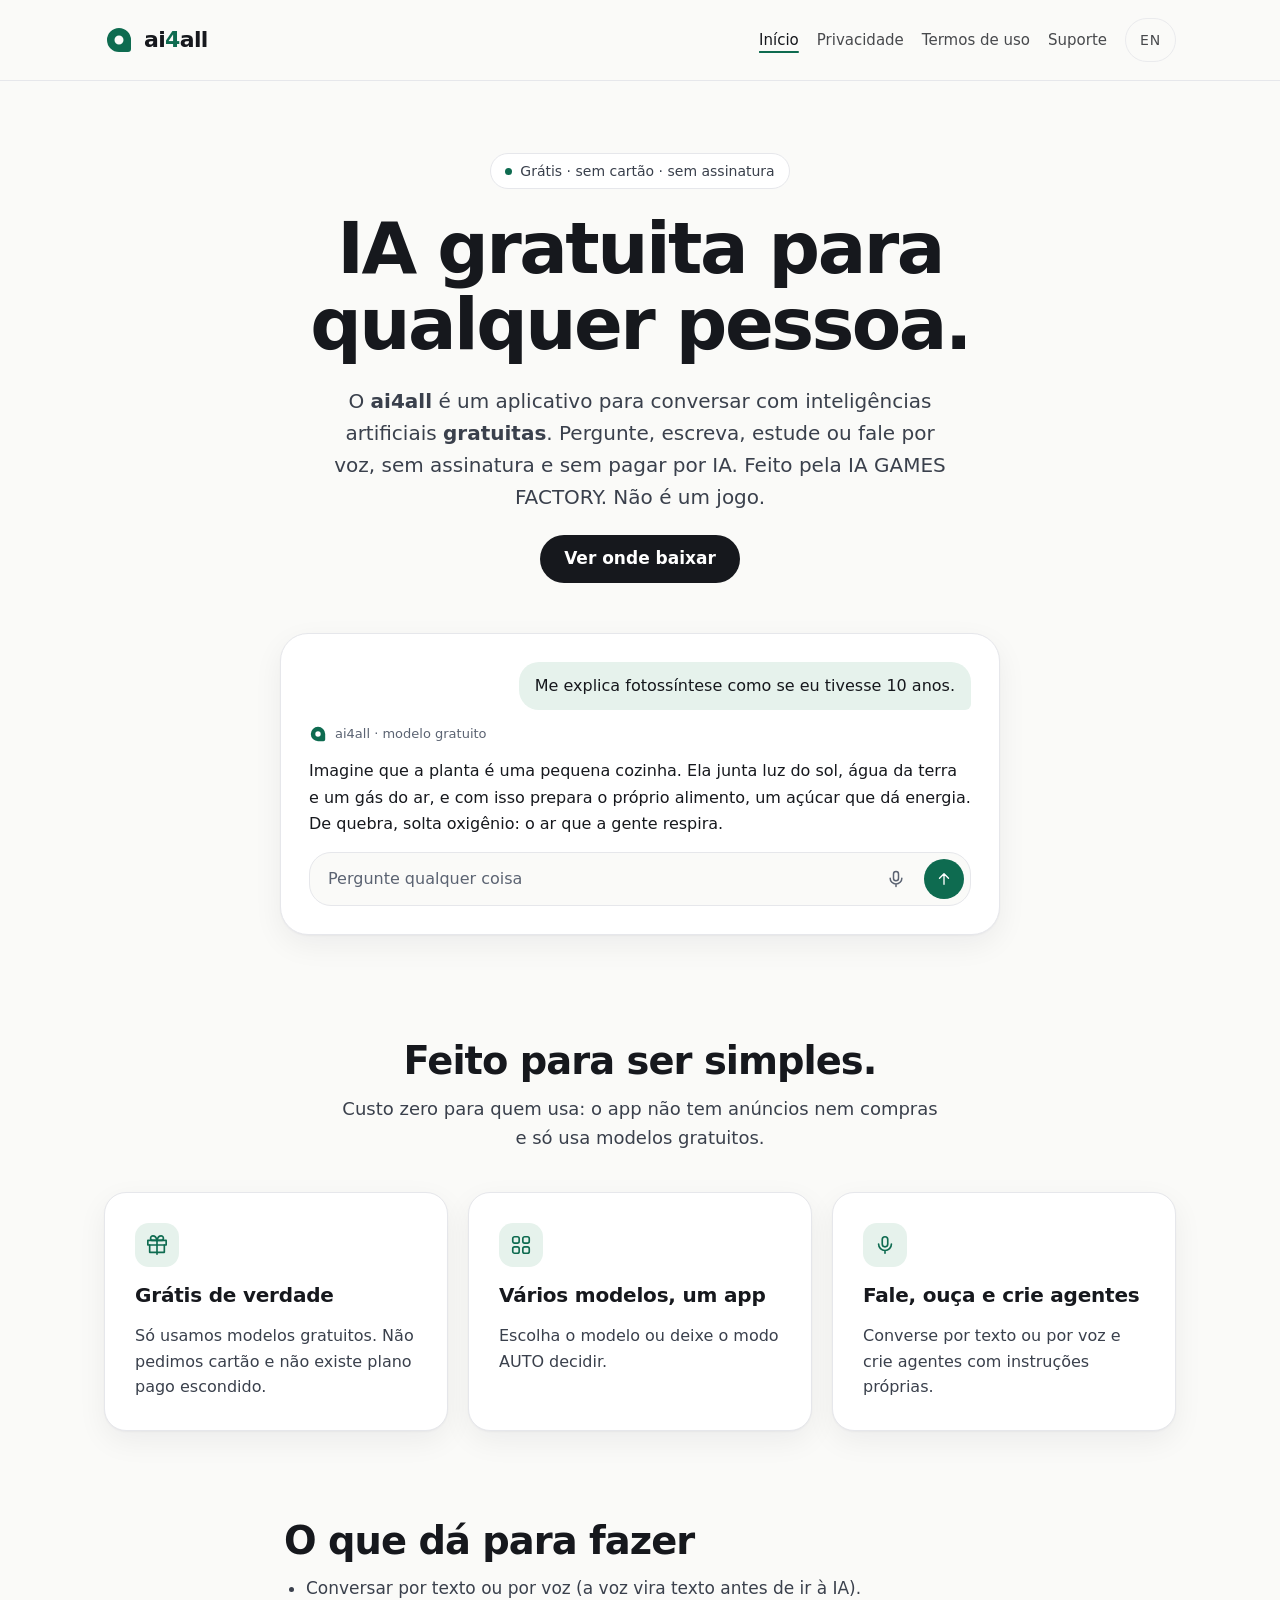
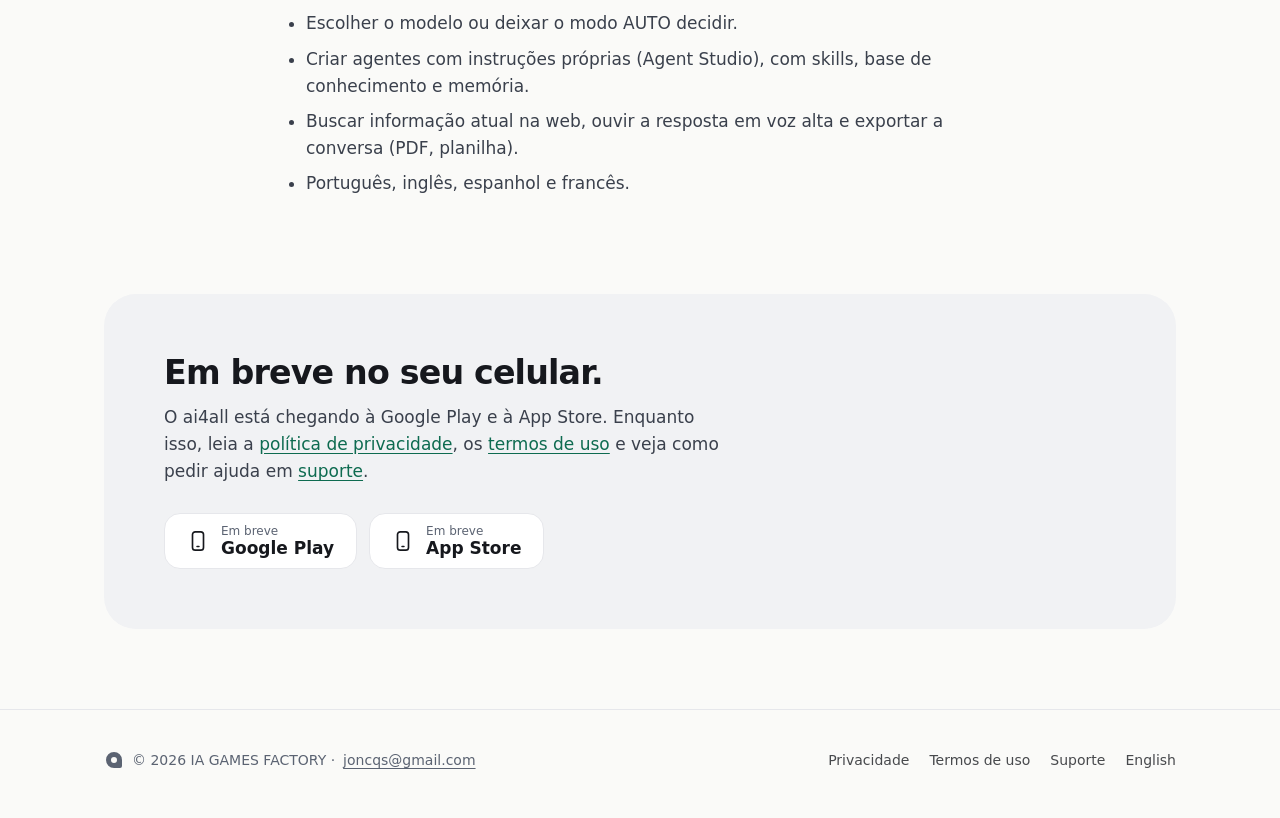
==== commit 9d7b6dfa: "Site: nome ai4all em minusculo (AI4ALL #31, 1.2.1)" ====
--- a/index.html
+++ b/index.html
@@ -3,8 +3,8 @@
 <head>
 <meta charset="utf-8">
 <meta name="viewport" content="width=device-width, initial-scale=1">
-<title>ai4ALL — IA gratuita para qualquer pessoa</title>
-<meta name="description" content="ai4ALL: aplicativo para conversar com inteligências artificiais gratuitas, sem gastar com IA paga.">
+<title>ai4all — IA gratuita para qualquer pessoa</title>
+<meta name="description" content="ai4all: aplicativo para conversar com inteligências artificiais gratuitas, sem gastar com IA paga.">
 <meta name="color-scheme" content="light dark">
 <meta name="theme-color" content="#FAFAF8" media="(prefers-color-scheme: light)">
 <meta name="theme-color" content="#0D0F14" media="(prefers-color-scheme: dark)">
@@ -25,7 +25,7 @@
 <section class="hero">
   <span class="badge"><span class="dot"></span>Grátis · sem cartão · sem assinatura</span>
   <h1>IA gratuita para qualquer pessoa.</h1>
-  <p class="lead">O <strong>ai4ALL</strong> é um aplicativo para conversar com inteligências artificiais <strong>gratuitas</strong>. Pergunte, escreva, estude ou fale por voz, sem assinatura e sem pagar por IA. Feito pela IA GAMES FACTORY. Não é um jogo.</p>
+  <p class="lead">O <strong>ai4all</strong> é um aplicativo para conversar com inteligências artificiais <strong>gratuitas</strong>. Pergunte, escreva, estude ou fale por voz, sem assinatura e sem pagar por IA. Feito pela IA GAMES FACTORY. Não é um jogo.</p>
   <a class="cta" href="#lojas">Ver onde baixar</a>
   <figure class="demo card" aria-label="Exemplo de conversa">
     <p class="bubble">Me explica fotossíntese como se eu tivesse 10 anos.</p>
@@ -45,7 +45,7 @@
 </section>
 <section class="section" id="lojas">
   <div class="band">
-    <div><h2>Em breve no seu celular.</h2><p>O ai4ALL está chegando à Google Play e à App Store. Enquanto isso, leia a <a href="privacy.html">política de privacidade</a>, os <a href="terms.html">termos de uso</a> e veja como pedir ajuda em <a href="suporte.html">suporte</a>.</p></div>
+    <div><h2>Em breve no seu celular.</h2><p>O ai4all está chegando à Google Play e à App Store. Enquanto isso, leia a <a href="privacy.html">política de privacidade</a>, os <a href="terms.html">termos de uso</a> e veja como pedir ajuda em <a href="suporte.html">suporte</a>.</p></div>
     <div class="stores"><span class="store"><svg width="22" height="22" viewBox="0 0 24 24" fill="none" stroke="currentColor" stroke-width="1.8" stroke-linecap="round" stroke-linejoin="round" aria-hidden="true"><rect x="6" y="2" width="12" height="20" rx="3"/><path d="M11 18h2"/></svg><span><small>Em breve</small>Google Play</span></span><span class="store"><svg width="22" height="22" viewBox="0 0 24 24" fill="none" stroke="currentColor" stroke-width="1.8" stroke-linecap="round" stroke-linejoin="round" aria-hidden="true"><rect x="6" y="2" width="12" height="20" rx="3"/><path d="M11 18h2"/></svg><span><small>Em breve</small>App Store</span></span></div>
   </div>
 </section>
